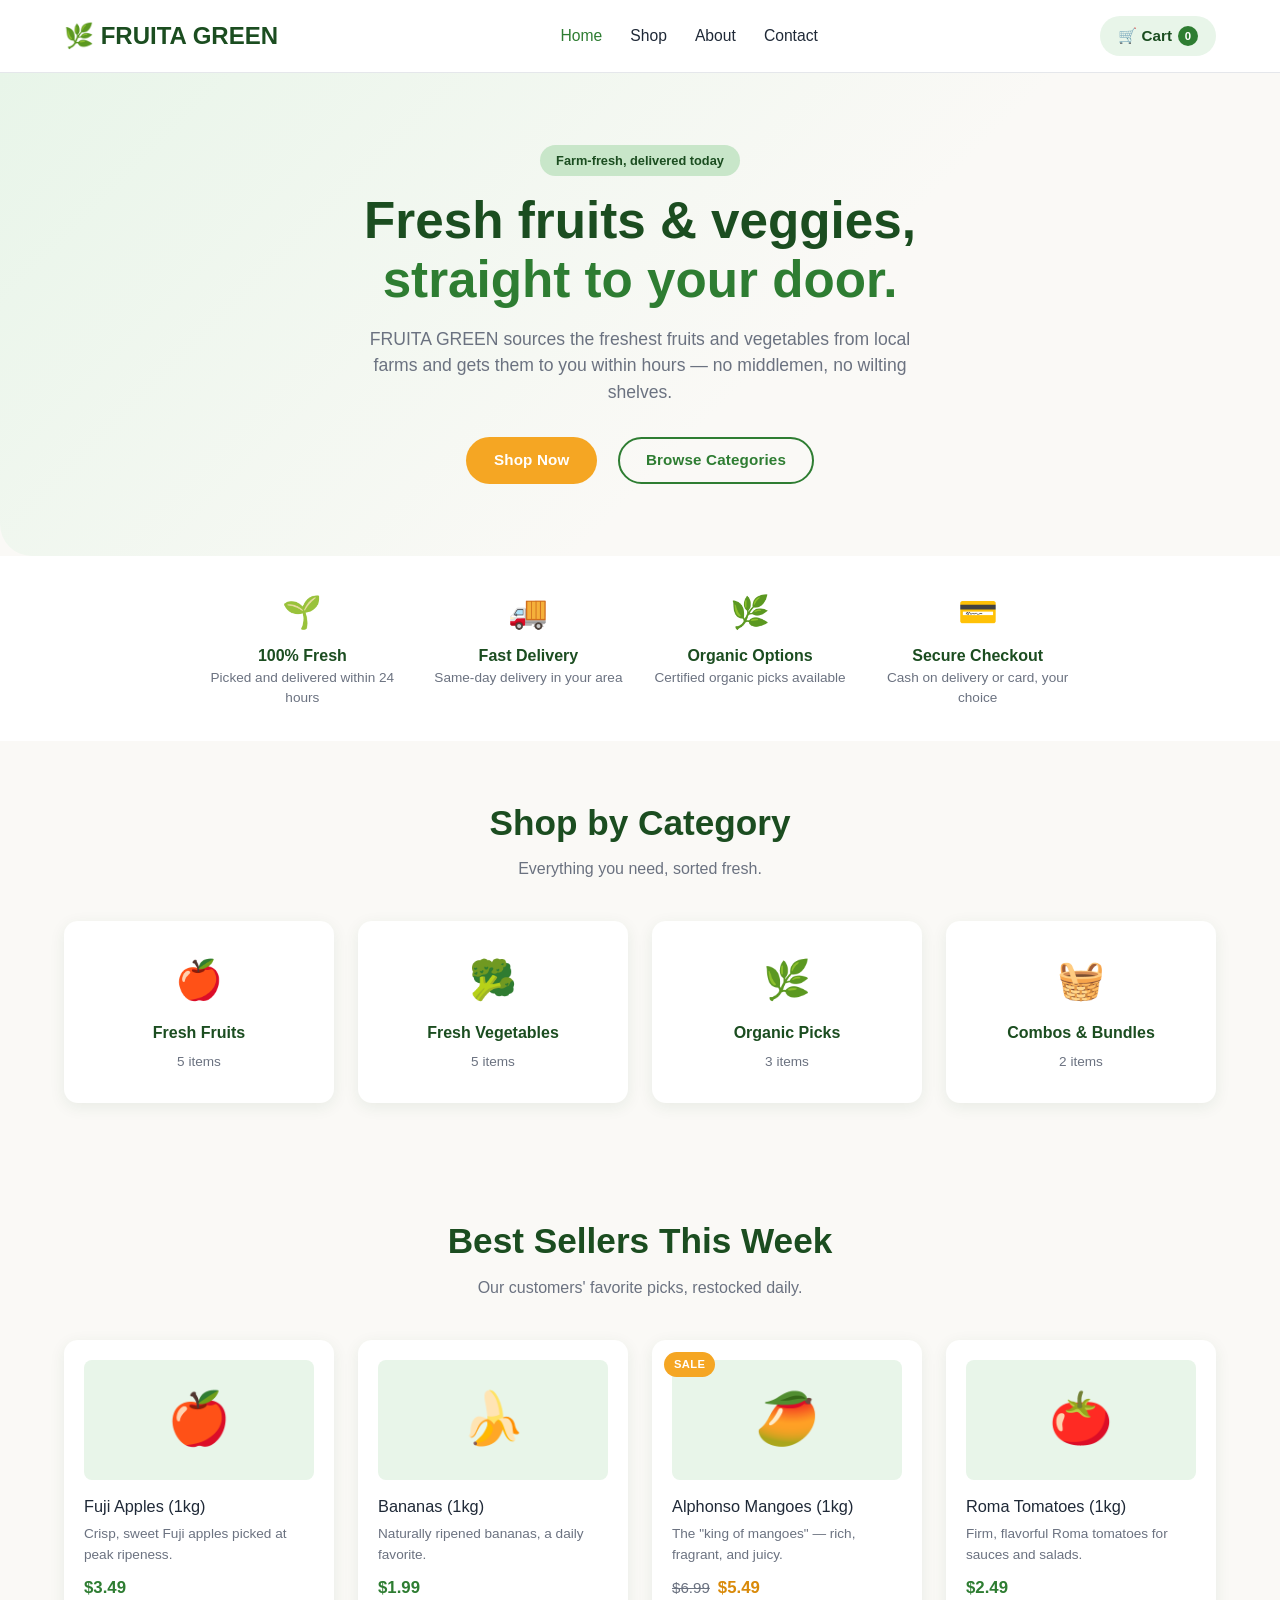
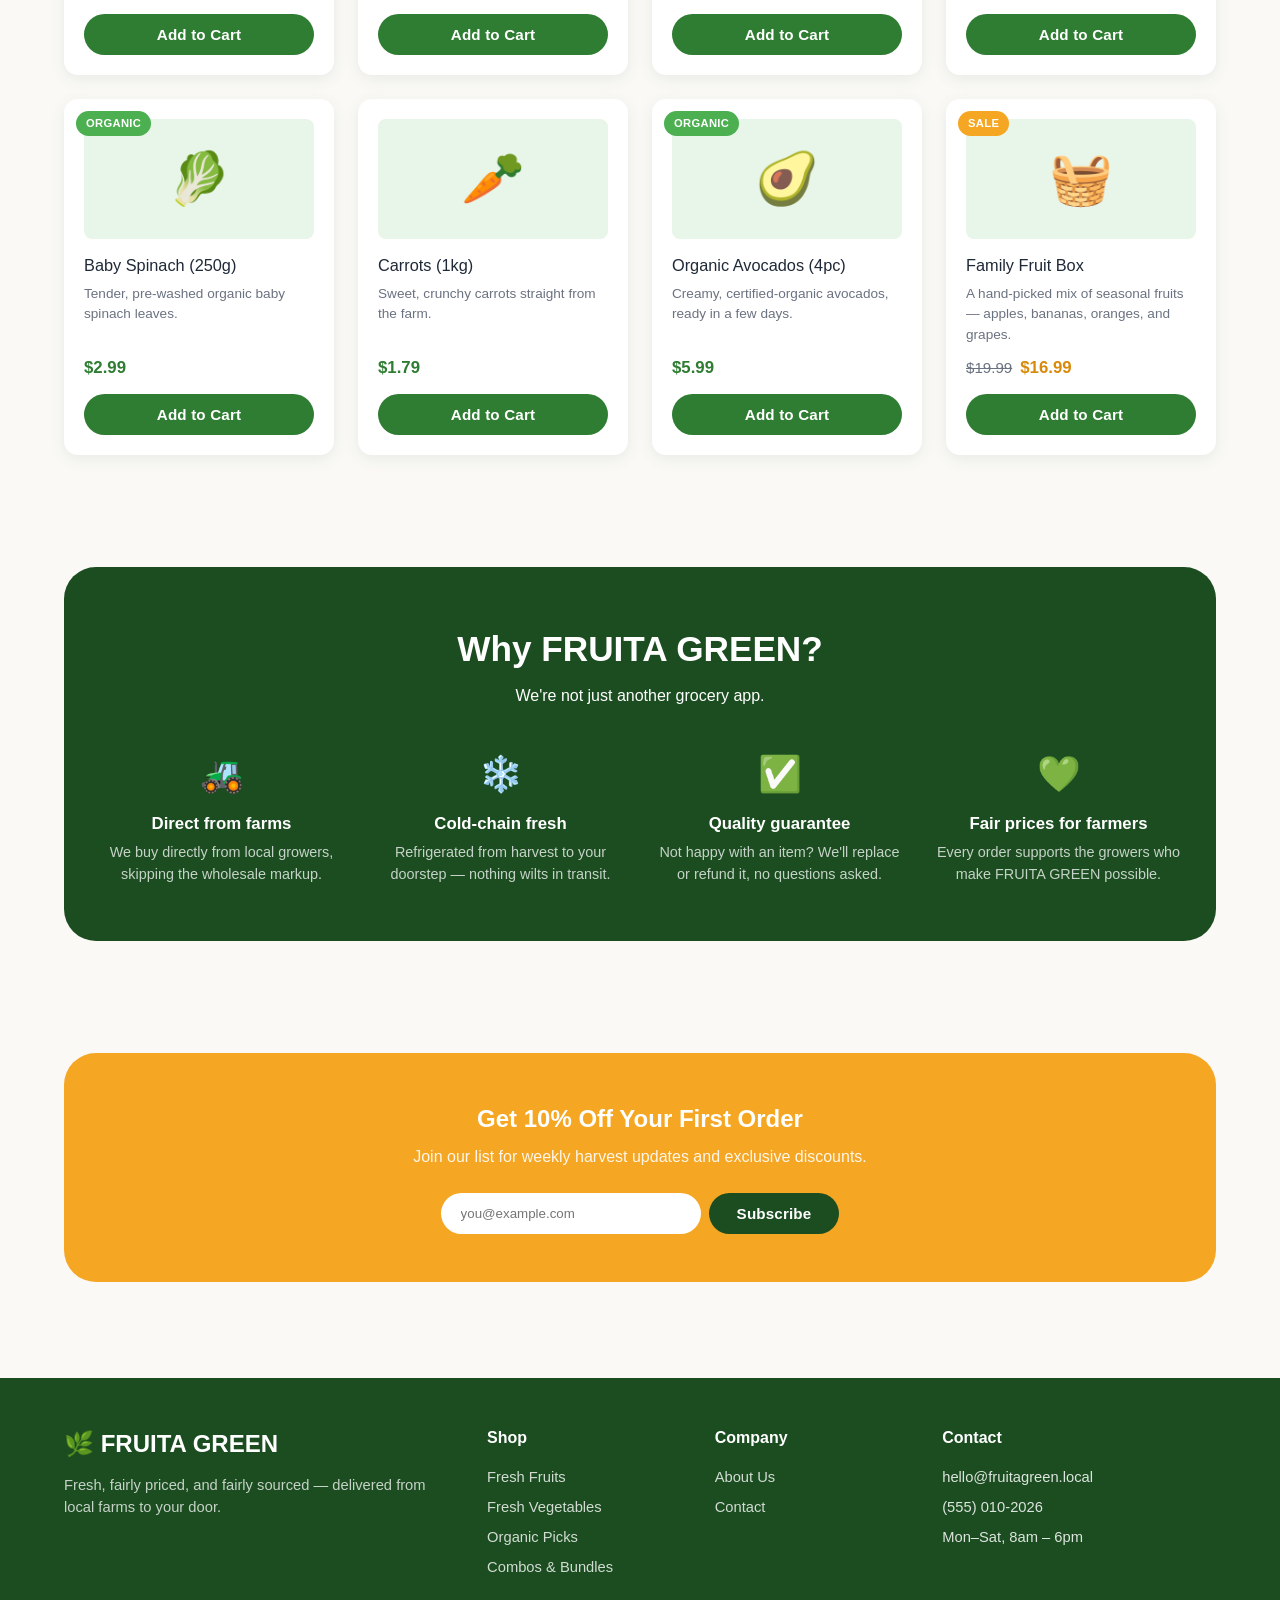
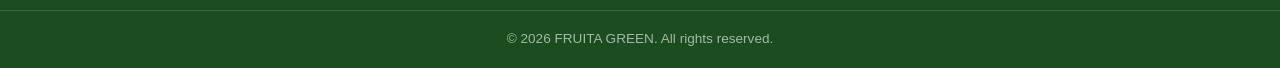
==== index.html @ 2a396cbd "Initial commit: FRUITA GREEN static storefront Static HTML/CSS/JS site rebuilt from the WooCommerce " ====
<!DOCTYPE html>
<html lang="en">
<head>
<meta charset="UTF-8">
<meta name="viewport" content="width=device-width, initial-scale=1.0">
<title>FRUITA GREEN — Fresh Fruits &amp; Vegetables Delivered</title>
<meta name="description" content="FRUITA GREEN sources the freshest fruits and vegetables from local farms and delivers them to your door within hours.">
<link rel="stylesheet" href="styles.css">
</head>
<body>

<header class="site-header">
	<div class="site-header__inner">
		<a href="index.html" class="site-title">FRUITA GREEN</a>
		<nav class="main-navigation">
			<ul>
				<li><a href="index.html" class="active">Home</a></li>
				<li><a href="shop.html">Shop</a></li>
				<li><a href="about.html">About</a></li>
				<li><a href="contact.html">Contact</a></li>
			</ul>
		</nav>
		<div class="header-actions">
			<button type="button" class="cart-toggle" aria-label="Open cart">🛒 Cart <span class="cart-count">0</span></button>
			<button type="button" class="nav-toggle" aria-label="Toggle menu">☰</button>
		</div>
	</div>
</header>

<main>

	<section class="fg-hero">
		<span class="fg-hero__eyebrow">Farm-fresh, delivered today</span>
		<h1 class="fg-hero__title">Fresh fruits &amp; veggies,<br><span>straight to your door.</span></h1>
		<p class="fg-hero__subtitle">FRUITA GREEN sources the freshest fruits and vegetables from local farms and gets them to you within hours — no middlemen, no wilting shelves.</p>
		<div class="fg-hero__actions">
			<a class="button alt" href="shop.html">Shop Now</a>
			<a class="button outline" href="#fg-categories">Browse Categories</a>
		</div>
	</section>

	<section class="fg-trust">
		<div class="fg-trust__item">
			<span class="fg-trust__icon">🌱</span>
			<span class="fg-trust__label">100% Fresh</span>
			<p class="fg-trust__desc">Picked and delivered within 24 hours</p>
		</div>
		<div class="fg-trust__item">
			<span class="fg-trust__icon">🚚</span>
			<span class="fg-trust__label">Fast Delivery</span>
			<p class="fg-trust__desc">Same-day delivery in your area</p>
		</div>
		<div class="fg-trust__item">
			<span class="fg-trust__icon">🌿</span>
			<span class="fg-trust__label">Organic Options</span>
			<p class="fg-trust__desc">Certified organic picks available</p>
		</div>
		<div class="fg-trust__item">
			<span class="fg-trust__icon">💳</span>
			<span class="fg-trust__label">Secure Checkout</span>
			<p class="fg-trust__desc">Cash on delivery or card, your choice</p>
		</div>
	</section>

	<section class="fg-section" id="fg-categories">
		<div class="fg-section__header">
			<h2>Shop by Category</h2>
			<p>Everything you need, sorted fresh.</p>
		</div>
		<div class="fg-categories">
			<a class="fg-category-card" data-filter="fresh-fruits" href="shop.html?cat=fresh-fruits">
				<span class="fg-category-card__icon">🍎</span>
				<span class="fg-category-card__title">Fresh Fruits</span>
				<span class="fg-category-card__count">5 items</span>
			</a>
			<a class="fg-category-card" data-filter="fresh-vegetables" href="shop.html?cat=fresh-vegetables">
				<span class="fg-category-card__icon">🥦</span>
				<span class="fg-category-card__title">Fresh Vegetables</span>
				<span class="fg-category-card__count">5 items</span>
			</a>
			<a class="fg-category-card" data-filter="organic-picks" href="shop.html?cat=organic-picks">
				<span class="fg-category-card__icon">🌿</span>
				<span class="fg-category-card__title">Organic Picks</span>
				<span class="fg-category-card__count">3 items</span>
			</a>
			<a class="fg-category-card" data-filter="combos-bundles" href="shop.html?cat=combos-bundles">
				<span class="fg-category-card__icon">🧺</span>
				<span class="fg-category-card__title">Combos &amp; Bundles</span>
				<span class="fg-category-card__count">2 items</span>
			</a>
		</div>
	</section>

	<section class="fg-section">
		<div class="fg-section__header">
			<h2>Best Sellers This Week</h2>
			<p>Our customers' favorite picks, restocked daily.</p>
		</div>
		<div class="products-grid" id="featured-products"></div>
	</section>

	<section class="fg-section">
		<div class="fg-why">
			<div class="fg-section__header">
				<h2>Why FRUITA GREEN?</h2>
				<p>We're not just another grocery app.</p>
			</div>
			<div class="fg-why-grid">
				<div class="fg-why-item">
					<span class="fg-why-item__icon">🚜</span>
					<h3>Direct from farms</h3>
					<p>We buy directly from local growers, skipping the wholesale markup.</p>
				</div>
				<div class="fg-why-item">
					<span class="fg-why-item__icon">❄️</span>
					<h3>Cold-chain fresh</h3>
					<p>Refrigerated from harvest to your doorstep — nothing wilts in transit.</p>
				</div>
				<div class="fg-why-item">
					<span class="fg-why-item__icon">✅</span>
					<h3>Quality guarantee</h3>
					<p>Not happy with an item? We'll replace or refund it, no questions asked.</p>
				</div>
				<div class="fg-why-item">
					<span class="fg-why-item__icon">💚</span>
					<h3>Fair prices for farmers</h3>
					<p>Every order supports the growers who make FRUITA GREEN possible.</p>
				</div>
			</div>
		</div>
	</section>

	<section class="fg-section">
		<div class="fg-newsletter">
			<h2>Get 10% Off Your First Order</h2>
			<p>Join our list for weekly harvest updates and exclusive discounts.</p>
			<form class="fg-newsletter-form">
				<input type="email" placeholder="you@example.com" required>
				<button type="submit" class="button">Subscribe</button>
			</form>
		</div>
	</section>

</main>

<footer class="site-footer">
	<div class="container">
		<div>
			<a href="index.html" class="site-title" style="color:#fff;">FRUITA GREEN</a>
			<p style="margin-top:12px;">Fresh, fairly priced, and fairly sourced — delivered from local farms to your door.</p>
		</div>
		<div>
			<h4>Shop</h4>
			<ul>
				<li><a href="shop.html?cat=fresh-fruits">Fresh Fruits</a></li>
				<li><a href="shop.html?cat=fresh-vegetables">Fresh Vegetables</a></li>
				<li><a href="shop.html?cat=organic-picks">Organic Picks</a></li>
				<li><a href="shop.html?cat=combos-bundles">Combos &amp; Bundles</a></li>
			</ul>
		</div>
		<div>
			<h4>Company</h4>
			<ul>
				<li><a href="about.html">About Us</a></li>
				<li><a href="contact.html">Contact</a></li>
			</ul>
		</div>
		<div>
			<h4>Contact</h4>
			<ul>
				<li>hello@fruitagreen.local</li>
				<li>(555) 010-2026</li>
				<li>Mon–Sat, 8am – 6pm</li>
			</ul>
		</div>
	</div>
	<div class="footer-bottom">&copy; 2026 FRUITA GREEN. All rights reserved.</div>
</footer>

<div class="cart-overlay"></div>
<div class="cart-drawer">
	<div class="cart-drawer__header">
		<h3>Your Cart</h3>
		<button type="button" class="cart-drawer__close" aria-label="Close cart">&times;</button>
	</div>
	<div class="cart-drawer__items"></div>
	<div class="cart-drawer__footer">
		<div class="cart-drawer__subtotal"><span>Subtotal</span><span class="cart-drawer__subtotal-value">$0.00</span></div>
		<button type="button" class="button alt cart-drawer__checkout">Place Order</button>
		<p class="cart-confirm">Thanks! This is a demo storefront, so no payment is taken here — call <strong>(555) 010-2026</strong> or email <strong>hello@fruitagreen.local</strong> with your cart and we'll confirm delivery.</p>
	</div>
</div>
<div class="toast"></div>

<script>window.FG_DEFER_INIT = true;</script>
<script src="products.js"></script>
<script src="script.js"></script>
<script>
	(function () {
		var ids = ['15', '16', '17', '19', '20', '21', '24', '25'];
		var grid = document.getElementById('featured-products');
		grid.innerHTML = ids.map(function (id) {
			var p = window.FG_PRODUCTS.find(function (x) { return x.id === id; });
			var onSale = p.price < p.regularPrice;
			var isOrganic = p.categories.indexOf('organic-picks') !== -1;
			var badge = onSale ? '<span class="fg-badge fg-badge--sale">Sale</span>' : (isOrganic ? '<span class="fg-badge fg-badge--organic">Organic</span>' : '');
			var priceHtml = onSale
				? '<span class="was">$' + p.regularPrice.toFixed(2) + '</span><span class="now">$' + p.price.toFixed(2) + '</span>'
				: '$' + p.price.toFixed(2);
			return (
				'<div class="product-card">' +
					badge +
					'<div class="product-card__media">' + p.icon + '</div>' +
					'<div class="product-card__title">' + p.title + '</div>' +
					'<div class="product-card__desc">' + p.desc + '</div>' +
					'<div class="product-card__price">' + priceHtml + '</div>' +
					'<div class="product-card__actions"><button type="button" class="button" data-add-to-cart="' + p.id + '">Add to Cart</button></div>' +
				'</div>'
			);
		}).join('');
		fgInit();
	})();
</script>
</body>
</html>
---- styles.css ----
/* FRUITA GREEN — static site styles, built from the brand tokens in
   wordpress/wp-content/themes/fruitagreen-child/style.css */

:root {
	--fg-green-900: #1B4D20;
	--fg-green-700: #2E7D32;
	--fg-green-500: #4CAF50;
	--fg-green-200: #C8E6C9;
	--fg-green-100: #E8F5E9;
	--fg-orange: #F5A623;
	--fg-orange-dark: #D98A0A;
	--fg-cream: #FAF9F6;
	--fg-white: #FFFFFF;
	--fg-text: #1F2937;
	--fg-text-muted: #6B7280;
	--fg-border: #E5E7EB;
	--fg-radius: 14px;
	--fg-radius-sm: 8px;
	--fg-shadow: 0 4px 16px rgba(27, 77, 32, 0.08);
	--fg-font-heading: 'Poppins', -apple-system, BlinkMacSystemFont, sans-serif;
	--fg-font-body: 'Inter', -apple-system, BlinkMacSystemFont, sans-serif;
}

* { box-sizing: border-box; }
html { scroll-behavior: smooth; }
body {
	margin: 0;
	font-family: var(--fg-font-body);
	color: var(--fg-text);
	background: var(--fg-cream);
	line-height: 1.5;
}
img { max-width: 100%; }
a { color: var(--fg-green-700); text-decoration: none; }
a:hover { color: var(--fg-orange-dark); }
h1, h2, h3, h4 {
	font-family: var(--fg-font-heading);
	font-weight: 600;
	color: var(--fg-green-900);
	margin: 0 0 12px;
}
p { margin: 0 0 12px; color: var(--fg-text); }
ul { margin: 0; padding: 0; list-style: none; }

.container { max-width: 1200px; margin: 0 auto; padding: 0 24px; }

/* Buttons */
.button {
	display: inline-block;
	background: var(--fg-green-700);
	color: var(--fg-white);
	border: none;
	border-radius: 999px;
	padding: 12px 28px;
	font-weight: 600;
	font-size: 0.95em;
	letter-spacing: 0.01em;
	cursor: pointer;
	transition: background 0.2s ease, transform 0.15s ease;
}
.button:hover { background: var(--fg-orange); color: var(--fg-white); transform: translateY(-1px); }
.button.alt { background: var(--fg-orange); }
.button.alt:hover { background: var(--fg-orange-dark); }
.button.outline { background: transparent; color: var(--fg-green-700); border: 2px solid var(--fg-green-700); padding: 10px 26px; }
.button.outline:hover { background: var(--fg-green-700); color: var(--fg-white); }
.button.small { padding: 8px 18px; font-size: 0.85em; }
.button:disabled { opacity: 0.6; cursor: not-allowed; transform: none; }

/* Header */
.site-header {
	background: var(--fg-white);
	border-bottom: 1px solid var(--fg-border);
	position: sticky;
	top: 0;
	z-index: 50;
}
.site-header__inner {
	display: flex;
	align-items: center;
	justify-content: space-between;
	padding: 16px 24px;
	max-width: 1200px;
	margin: 0 auto;
	gap: 16px;
}
.site-title {
	font-family: var(--fg-font-heading);
	font-size: 1.5em;
	font-weight: 700;
	color: var(--fg-green-900);
	white-space: nowrap;
}
.site-title::before { content: "🌿 "; }

.main-navigation ul { display: flex; gap: 28px; }
.main-navigation a {
	font-weight: 500;
	color: var(--fg-text);
	font-size: 0.98em;
}
.main-navigation a:hover, .main-navigation a.active { color: var(--fg-green-700); }

.header-actions { display: flex; align-items: center; gap: 12px; }
.nav-toggle {
	display: none;
	background: none;
	border: none;
	font-size: 1.5em;
	cursor: pointer;
	color: var(--fg-green-900);
}

.cart-toggle {
	position: relative;
	background: var(--fg-green-100);
	border: none;
	border-radius: 999px;
	padding: 10px 18px;
	font-weight: 600;
	color: var(--fg-green-900);
	cursor: pointer;
	font-size: 0.95em;
	display: flex;
	align-items: center;
	gap: 6px;
}
.cart-toggle:hover { background: var(--fg-green-200); }
.cart-count {
	background: var(--fg-green-700);
	color: var(--fg-white);
	border-radius: 999px;
	min-width: 20px;
	height: 20px;
	font-size: 0.75em;
	display: inline-flex;
	align-items: center;
	justify-content: center;
	padding: 0 5px;
}

/* Hero */
.fg-hero {
	background: linear-gradient(135deg, var(--fg-green-100) 0%, var(--fg-cream) 60%);
	padding: 72px 24px;
	text-align: center;
	border-radius: 0 0 32px 32px;
}
.fg-hero__eyebrow {
	display: inline-block;
	background: var(--fg-green-200);
	color: var(--fg-green-900);
	font-weight: 600;
	font-size: 0.8em;
	padding: 6px 16px;
	border-radius: 999px;
	margin-bottom: 16px;
}
.fg-hero__title {
	font-size: clamp(2rem, 4vw, 3.2rem);
	margin: 0 0 16px;
	line-height: 1.15;
}
.fg-hero__title span { color: var(--fg-green-700); }
.fg-hero__subtitle {
	max-width: 560px;
	margin: 0 auto 32px;
	color: var(--fg-text-muted);
	font-size: 1.1em;
}
.fg-hero__actions .button { margin: 0 8px; }

/* Trust strip */
.fg-trust {
	display: flex;
	flex-wrap: wrap;
	justify-content: center;
	gap: 32px;
	padding: 32px 24px;
	background: var(--fg-white);
	text-align: center;
}
.fg-trust__item { max-width: 200px; }
.fg-trust__icon { font-size: 2rem; display: block; margin-bottom: 8px; }
.fg-trust__label { font-weight: 600; color: var(--fg-green-900); display: block; }
.fg-trust__desc { font-size: 0.85em; color: var(--fg-text-muted); margin: 0; }

/* Section shell */
.fg-section { padding: 56px 24px; max-width: 1200px; margin: 0 auto; }
.fg-section__header { text-align: center; max-width: 560px; margin: 0 auto 40px; }
.fg-section__header h2 { font-size: clamp(1.6rem, 3vw, 2.2rem); margin-bottom: 8px; }
.fg-section__header p { color: var(--fg-text-muted); margin: 0; }

/* Category tiles */
.fg-categories {
	display: grid;
	grid-template-columns: repeat(auto-fit, minmax(220px, 1fr));
	gap: 24px;
}
.fg-category-card {
	background: var(--fg-white);
	border-radius: var(--fg-radius);
	padding: 28px 20px;
	text-align: center;
	box-shadow: var(--fg-shadow);
	transition: transform 0.2s ease, box-shadow 0.2s ease;
	display: block;
	border: 2px solid transparent;
	cursor: pointer;
}
.fg-category-card:hover, .fg-category-card.active {
	transform: translateY(-4px);
	box-shadow: 0 10px 24px rgba(27, 77, 32, 0.14);
}
.fg-category-card.active { border-color: var(--fg-green-500); }
.fg-category-card__icon { font-size: 2.4rem; display: block; margin-bottom: 12px; }
.fg-category-card__title { font-family: var(--fg-font-heading); font-weight: 600; color: var(--fg-green-900); display: block; margin-bottom: 4px; }
.fg-category-card__count { font-size: 0.85em; color: var(--fg-text-muted); }

/* Shop filter tabs */
.fg-filters {
	display: flex;
	flex-wrap: wrap;
	gap: 10px;
	justify-content: center;
	margin-bottom: 36px;
}
.fg-filter-btn {
	background: var(--fg-white);
	border: 1px solid var(--fg-border);
	color: var(--fg-text);
	border-radius: 999px;
	padding: 8px 20px;
	font-weight: 500;
	cursor: pointer;
	font-size: 0.9em;
}
.fg-filter-btn:hover { border-color: var(--fg-green-500); }
.fg-filter-btn.active { background: var(--fg-green-700); color: var(--fg-white); border-color: var(--fg-green-700); }

/* Product grid */
.products-grid {
	display: grid;
	grid-template-columns: repeat(auto-fill, minmax(230px, 1fr));
	gap: 24px;
}
.product-card {
	background: var(--fg-white);
	border-radius: var(--fg-radius);
	padding: 20px;
	box-shadow: var(--fg-shadow);
	position: relative;
	transition: transform 0.2s ease;
	display: flex;
	flex-direction: column;
}
.product-card:hover { transform: translateY(-4px); }
.product-card__media {
	background: var(--fg-green-100);
	border-radius: var(--fg-radius-sm);
	height: 120px;
	display: flex;
	align-items: center;
	justify-content: center;
	font-size: 3.2rem;
	margin-bottom: 14px;
}
.product-card__cat { font-size: 0.75em; color: var(--fg-text-muted); text-transform: uppercase; letter-spacing: 0.04em; margin-bottom: 4px; }
.product-card__title { font-size: 1.02em; margin-bottom: 6px; }
.product-card__desc { font-size: 0.85em; color: var(--fg-text-muted); margin-bottom: 10px; flex-grow: 1; }
.product-card__price { color: var(--fg-green-700); font-weight: 700; margin-bottom: 14px; font-size: 1.05em; }
.product-card__price .was { color: var(--fg-text-muted); text-decoration: line-through; font-weight: 500; margin-right: 8px; font-size: 0.9em; }
.product-card__price .now { color: var(--fg-orange-dark); }
.product-card__actions { display: flex; }
.product-card__actions .button { width: 100%; text-align: center; }

.fg-badge {
	position: absolute;
	top: 12px;
	left: 12px;
	background: var(--fg-green-700);
	color: #fff;
	font-size: 0.7em;
	font-weight: 700;
	padding: 4px 10px;
	border-radius: 999px;
	z-index: 2;
	text-transform: uppercase;
	letter-spacing: 0.03em;
}
.fg-badge--organic { background: var(--fg-green-500); }
.fg-badge--sale { background: var(--fg-orange); }

/* Why us */
.fg-why { background: var(--fg-green-900); color: var(--fg-white); border-radius: 32px; padding: 56px 32px; }
.fg-why .fg-section__header h2, .fg-why .fg-section__header p { color: var(--fg-white); }
.fg-why-grid { display: grid; grid-template-columns: repeat(auto-fit, minmax(200px, 1fr)); gap: 28px; }
.fg-why-item { text-align: center; }
.fg-why-item__icon { font-size: 2.2rem; display: block; margin-bottom: 10px; }
.fg-why-item h3 { color: var(--fg-white); font-size: 1.05em; margin-bottom: 6px; }
.fg-why-item p { color: rgba(255,255,255,0.75); font-size: 0.9em; margin: 0; }

/* Newsletter */
.fg-newsletter { background: var(--fg-orange); border-radius: 32px; padding: 48px 32px; text-align: center; color: var(--fg-white); }
.fg-newsletter h2 { color: var(--fg-white); margin-bottom: 8px; }
.fg-newsletter p { color: rgba(255,255,255,0.9); margin-bottom: 24px; }
.fg-newsletter-form { display: flex; justify-content: center; gap: 8px; flex-wrap: wrap; }
.fg-newsletter-form input[type="email"] { padding: 12px 20px; border-radius: 999px; border: none; min-width: 260px; font-family: var(--fg-font-body); }
.fg-newsletter-form .button { background: var(--fg-green-900); }
.fg-newsletter-form .button:hover { background: var(--fg-green-700); }

/* About / Contact content blocks */
.fg-prose { max-width: 720px; margin: 0 auto; }
.fg-prose h2 { margin-top: 32px; }
.fg-prose h2:first-child { margin-top: 0; }
.fg-contact-grid { display: grid; grid-template-columns: 1fr 1fr; gap: 48px; align-items: start; }
.fg-contact-info { background: var(--fg-white); border-radius: var(--fg-radius); padding: 28px; box-shadow: var(--fg-shadow); }
.fg-contact-info li { display: flex; gap: 10px; margin-bottom: 14px; align-items: flex-start; }
.fg-contact-info li:last-child { margin-bottom: 0; }
.fg-contact-info .icon { font-size: 1.2em; }
.fg-form { background: var(--fg-white); border-radius: var(--fg-radius); padding: 28px; box-shadow: var(--fg-shadow); }
.fg-form label { display: block; font-weight: 600; margin-bottom: 6px; font-size: 0.9em; }
.fg-form input, .fg-form textarea {
	width: 100%;
	padding: 10px 14px;
	border: 1px solid var(--fg-border);
	border-radius: var(--fg-radius-sm);
	font-family: var(--fg-font-body);
	margin-bottom: 18px;
	font-size: 0.95em;
}
.fg-form input:focus, .fg-form textarea:focus { outline: 2px solid var(--fg-green-500); border-color: transparent; }
.fg-form-note { font-size: 0.85em; color: var(--fg-text-muted); margin-top: 12px; }

/* Footer */
.site-footer { background: var(--fg-green-900); color: rgba(255,255,255,0.85); margin-top: 40px; }
.site-footer .container { padding: 48px 24px 24px; display: grid; grid-template-columns: 2fr 1fr 1fr 1.4fr; gap: 32px; }
.site-footer h4 { color: var(--fg-white); font-size: 1em; margin-bottom: 16px; }
.site-footer a { color: rgba(255,255,255,0.8); }
.site-footer a:hover { color: var(--fg-orange); }
.site-footer li { margin-bottom: 8px; font-size: 0.92em; }
.site-footer p { color: rgba(255,255,255,0.75); font-size: 0.92em; }
.footer-bottom { border-top: 1px solid rgba(255,255,255,0.15); text-align: center; padding: 18px 24px; font-size: 0.85em; color: rgba(255,255,255,0.6); }

/* Cart drawer */
.cart-overlay {
	position: fixed; inset: 0; background: rgba(0,0,0,0.4); z-index: 90;
	opacity: 0; pointer-events: none; transition: opacity 0.2s ease;
}
.cart-overlay.open { opacity: 1; pointer-events: auto; }
.cart-drawer {
	position: fixed; top: 0; right: -420px; width: 380px; max-width: 92vw; height: 100%;
	background: var(--fg-white); z-index: 91; box-shadow: -8px 0 24px rgba(0,0,0,0.15);
	transition: right 0.25s ease; display: flex; flex-direction: column;
}
.cart-drawer.open { right: 0; }
.cart-drawer__header { display: flex; justify-content: space-between; align-items: center; padding: 20px 24px; border-bottom: 1px solid var(--fg-border); }
.cart-drawer__header h3 { margin: 0; }
.cart-drawer__close { background: none; border: none; font-size: 1.4em; cursor: pointer; color: var(--fg-text-muted); }
.cart-drawer__items { flex: 1; overflow-y: auto; padding: 16px 24px; }
.cart-item { display: flex; gap: 12px; padding: 14px 0; border-bottom: 1px solid var(--fg-border); align-items: center; }
.cart-item__icon { font-size: 1.8em; width: 44px; height: 44px; background: var(--fg-green-100); border-radius: var(--fg-radius-sm); display: flex; align-items: center; justify-content: center; flex-shrink: 0; }
.cart-item__body { flex: 1; min-width: 0; }
.cart-item__title { font-weight: 600; font-size: 0.92em; margin-bottom: 2px; }
.cart-item__price { font-size: 0.85em; color: var(--fg-text-muted); }
.cart-item__qty { display: flex; align-items: center; gap: 8px; margin-top: 6px; }
.cart-item__qty button { width: 24px; height: 24px; border-radius: 50%; border: 1px solid var(--fg-border); background: var(--fg-white); cursor: pointer; line-height: 1; }
.cart-item__remove { background: none; border: none; color: var(--fg-text-muted); cursor: pointer; font-size: 0.8em; text-decoration: underline; }
.cart-drawer__footer { padding: 20px 24px; border-top: 1px solid var(--fg-border); }
.cart-drawer__subtotal { display: flex; justify-content: space-between; font-weight: 700; margin-bottom: 16px; font-size: 1.05em; }
.cart-empty { text-align: center; color: var(--fg-text-muted); padding: 40px 0; }
.cart-drawer__footer .button { width: 100%; text-align: center; }
.cart-confirm { display: none; background: var(--fg-green-100); color: var(--fg-green-900); border-radius: var(--fg-radius-sm); padding: 12px; font-size: 0.85em; margin-top: 12px; }
.cart-confirm.show { display: block; }

.toast {
	position: fixed; bottom: 24px; left: 50%; transform: translateX(-50%) translateY(20px);
	background: var(--fg-green-900); color: var(--fg-white); padding: 12px 24px; border-radius: 999px;
	font-size: 0.9em; z-index: 100; opacity: 0; pointer-events: none; transition: all 0.25s ease;
}
.toast.show { opacity: 1; transform: translateX(-50%) translateY(0); }

/* Responsive */
@media (max-width: 900px) {
	.fg-contact-grid { grid-template-columns: 1fr; }
	.site-footer .container { grid-template-columns: 1fr 1fr; }
}
@media (max-width: 768px) {
	.fg-hero { padding: 48px 20px; border-radius: 0 0 24px 24px; }
	.fg-section { padding: 40px 20px; }
	.fg-why, .fg-newsletter { border-radius: 20px; }
	.nav-toggle { display: block; }
	.main-navigation {
		position: absolute; top: 100%; left: 0; right: 0; background: var(--fg-white);
		border-bottom: 1px solid var(--fg-border); display: none; box-shadow: 0 8px 16px rgba(0,0,0,0.06);
	}
	.main-navigation.open { display: block; }
	.main-navigation ul { flex-direction: column; padding: 16px 24px; gap: 16px; }
	.site-footer .container { grid-template-columns: 1fr; }
}
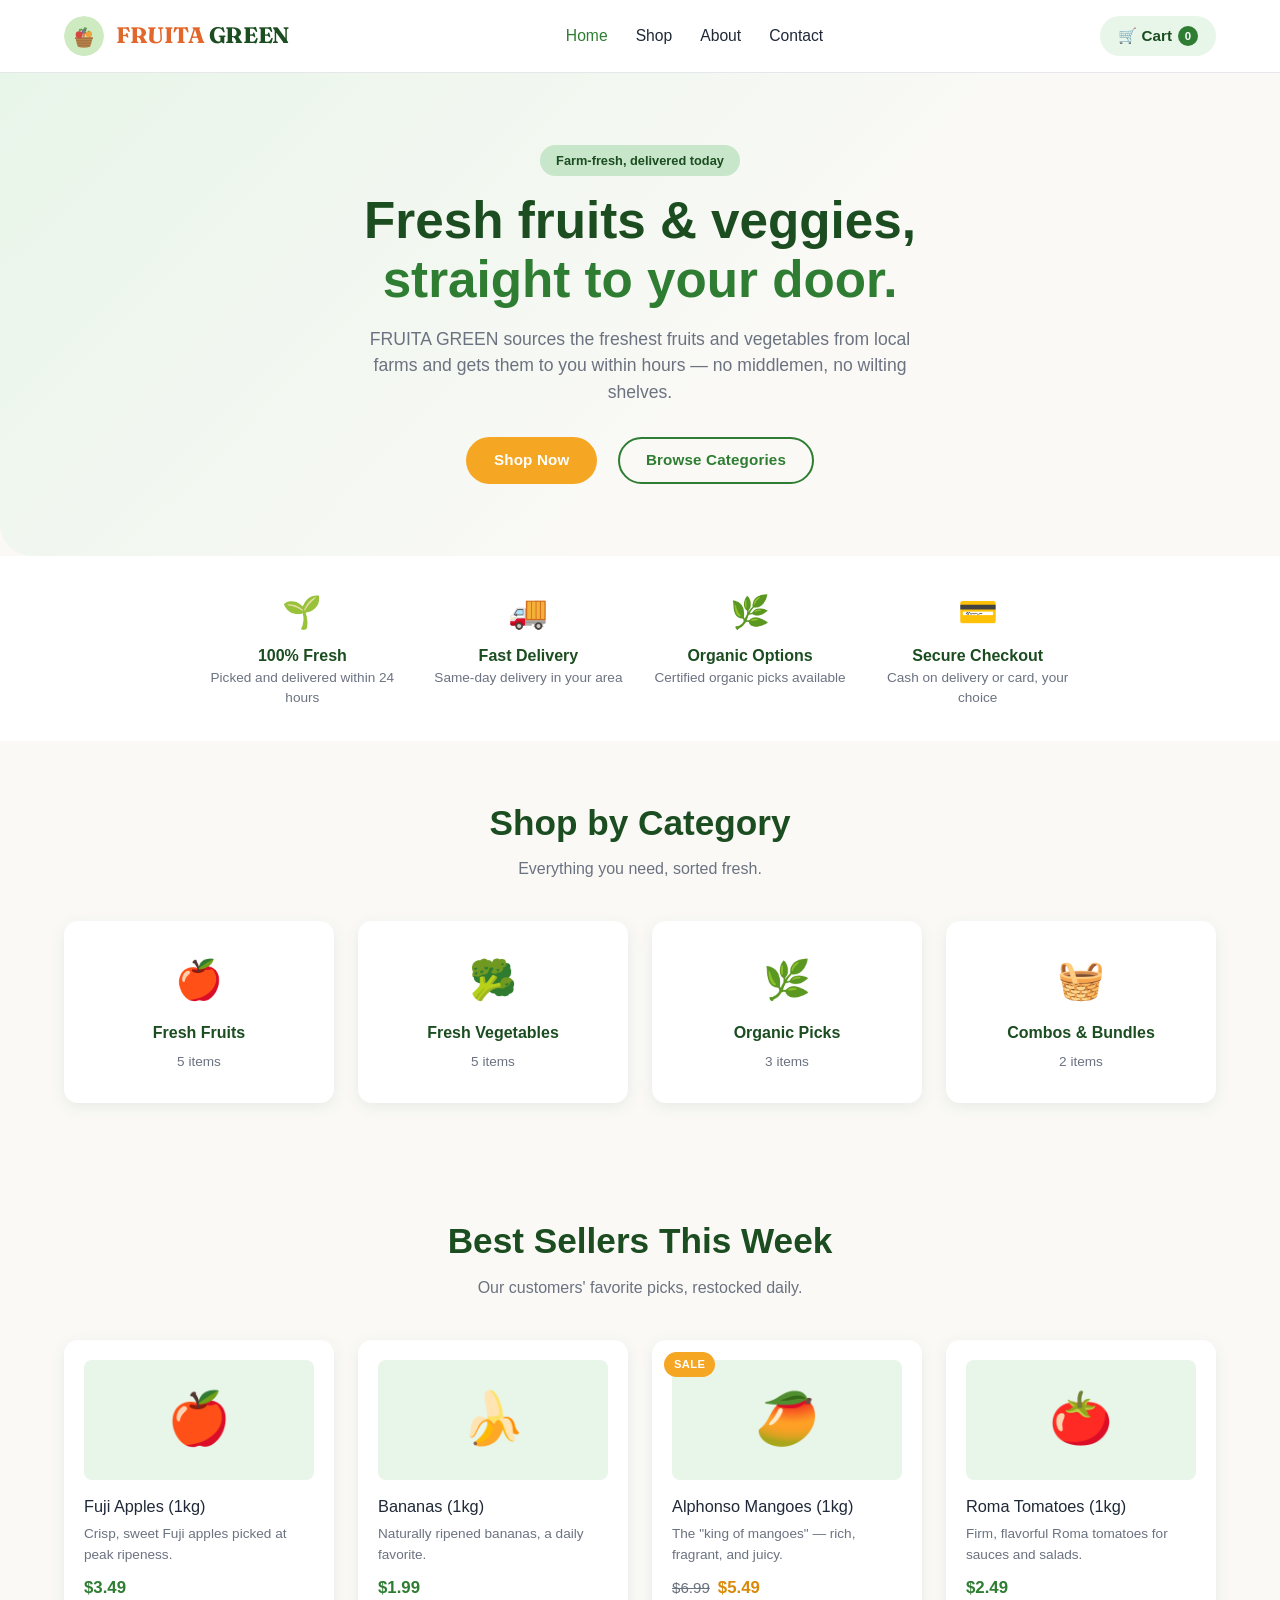
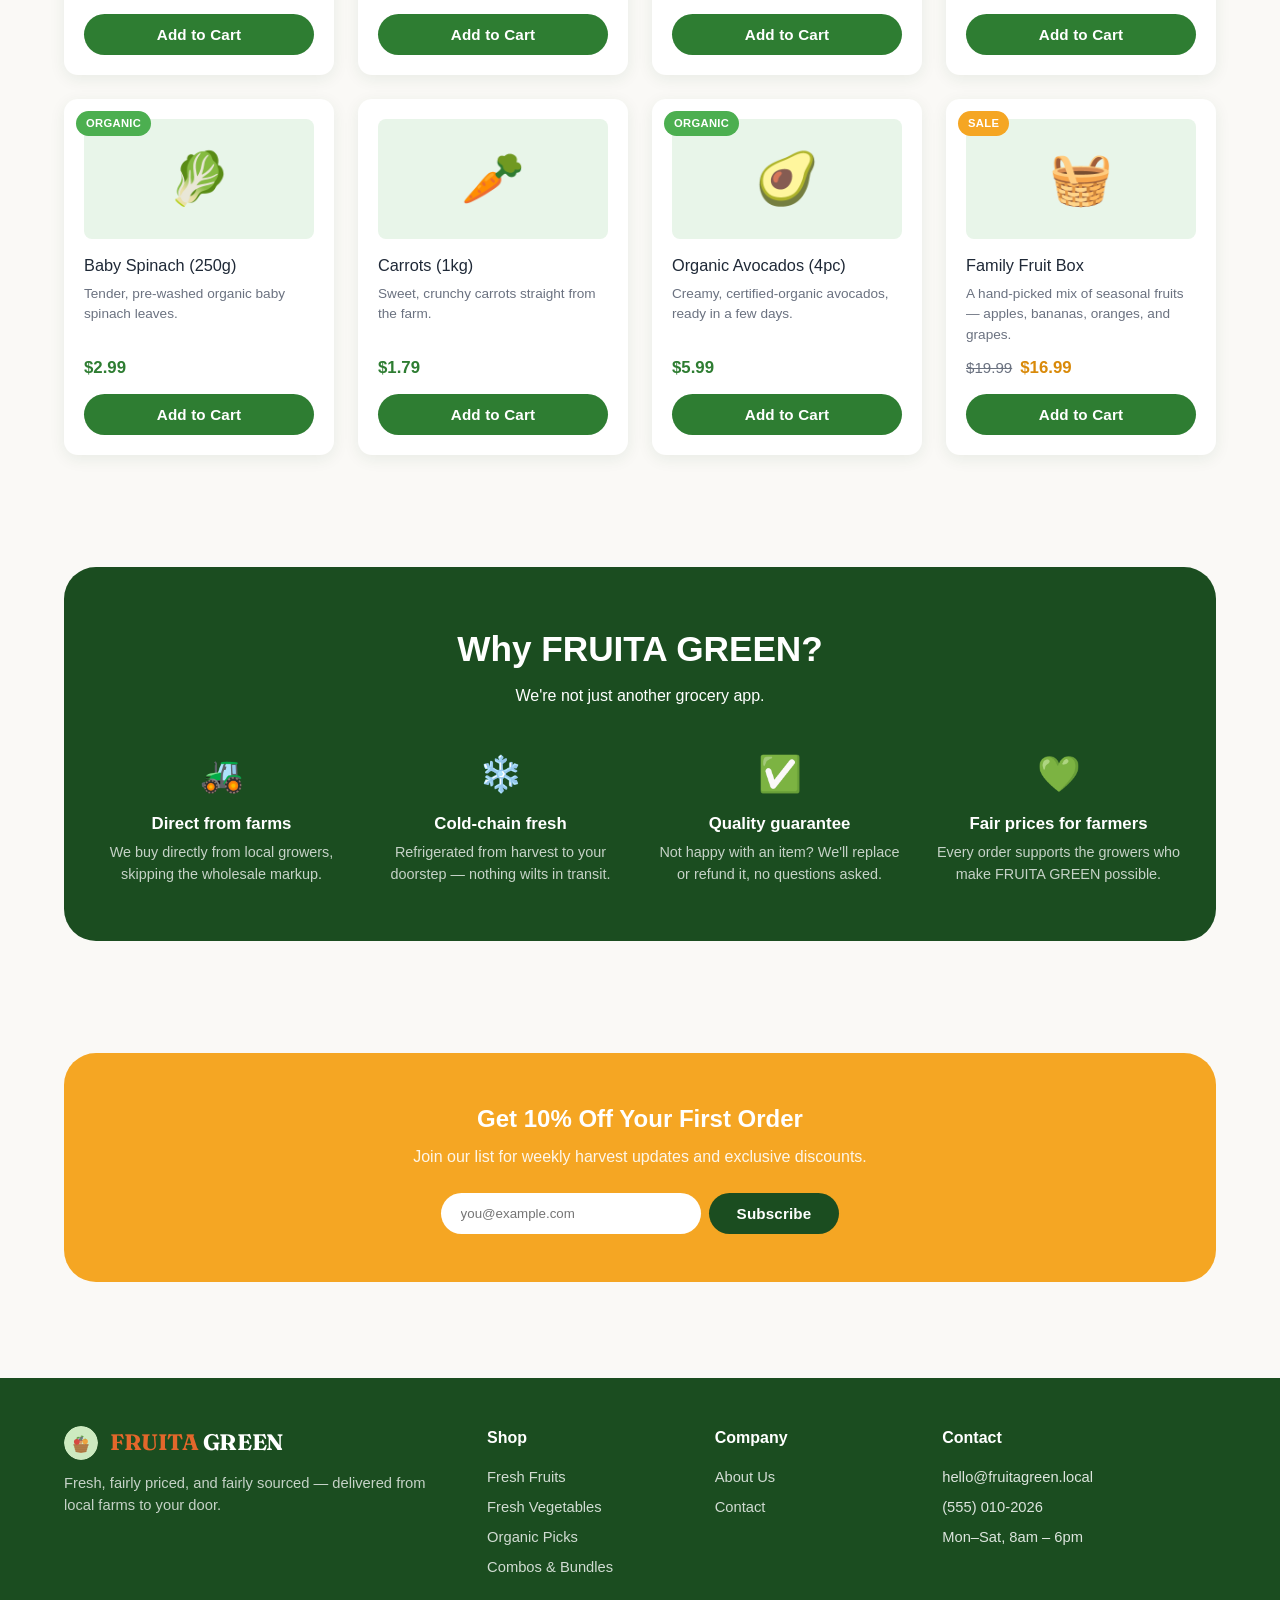
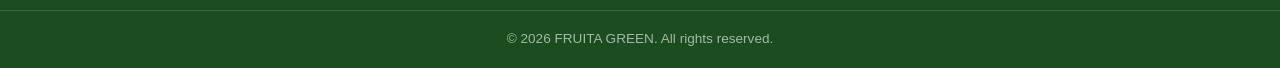
==== commit 06b2e40a: "Add real FRUITA GREEN logo lockup to header, footer, and favicon Extracted the icon artwork and word" ====
--- a/index.html
+++ b/index.html
@@ -5,13 +5,19 @@
 <meta name="viewport" content="width=device-width, initial-scale=1.0">
 <title>FRUITA GREEN — Fresh Fruits &amp; Vegetables Delivered</title>
 <meta name="description" content="FRUITA GREEN sources the freshest fruits and vegetables from local farms and delivers them to your door within hours.">
+<link rel="icon" type="image/svg+xml" href="assets/logo-icon.svg">
+<link rel="preconnect" href="https://fonts.googleapis.com">
+<link href="https://fonts.googleapis.com/css2?family=Fraunces:wght@700&display=swap" rel="stylesheet">
 <link rel="stylesheet" href="styles.css">
 </head>
 <body>
 
 <header class="site-header">
 	<div class="site-header__inner">
-		<a href="index.html" class="site-title">FRUITA GREEN</a>
+		<a href="index.html" class="site-logo">
+			<img src="assets/logo-icon.svg" alt="" class="site-logo-icon" width="40" height="40">
+			<span class="site-logo-text"><span class="accent">FRUITA</span> <span class="primary">GREEN</span></span>
+		</a>
 		<nav class="main-navigation">
 			<ul>
 				<li><a href="index.html" class="active">Home</a></li>
@@ -146,7 +152,10 @@
 <footer class="site-footer">
 	<div class="container">
 		<div>
-			<a href="index.html" class="site-title" style="color:#fff;">FRUITA GREEN</a>
+			<a href="index.html" class="site-logo footer-logo">
+				<img src="assets/logo-icon.svg" alt="" class="site-logo-icon" width="34" height="34">
+				<span class="site-logo-text"><span class="accent">FRUITA</span> <span class="primary">GREEN</span></span>
+			</a>
 			<p style="margin-top:12px;">Fresh, fairly priced, and fairly sourced — delivered from local farms to your door.</p>
 		</div>
 		<div>
--- a/styles.css
+++ b/styles.css
@@ -83,14 +83,29 @@
 	margin: 0 auto;
 	gap: 16px;
 }
-.site-title {
-	font-family: var(--fg-font-heading);
-	font-size: 1.5em;
+.site-logo {
+	display: flex;
+	align-items: center;
+	gap: 12px;
+	white-space: nowrap;
+}
+.site-logo-icon {
+	width: 40px;
+	height: 40px;
+	border-radius: 50%;
+	flex-shrink: 0;
+	display: block;
+}
+.site-logo-text {
+	font-family: 'Fraunces', var(--fg-font-heading);
+	font-size: 1.4em;
 	font-weight: 700;
-	color: var(--fg-green-900);
-	white-space: nowrap;
-}
-.site-title::before { content: "🌿 "; }
+	letter-spacing: -0.02em;
+}
+.site-logo-text .accent { color: #E2672B; }
+.site-logo-text .primary { color: var(--fg-green-900); }
+.footer-logo .site-logo-icon { width: 34px; height: 34px; }
+.footer-logo .site-logo-text .primary { color: var(--fg-white); }
 
 .main-navigation ul { display: flex; gap: 28px; }
 .main-navigation a {
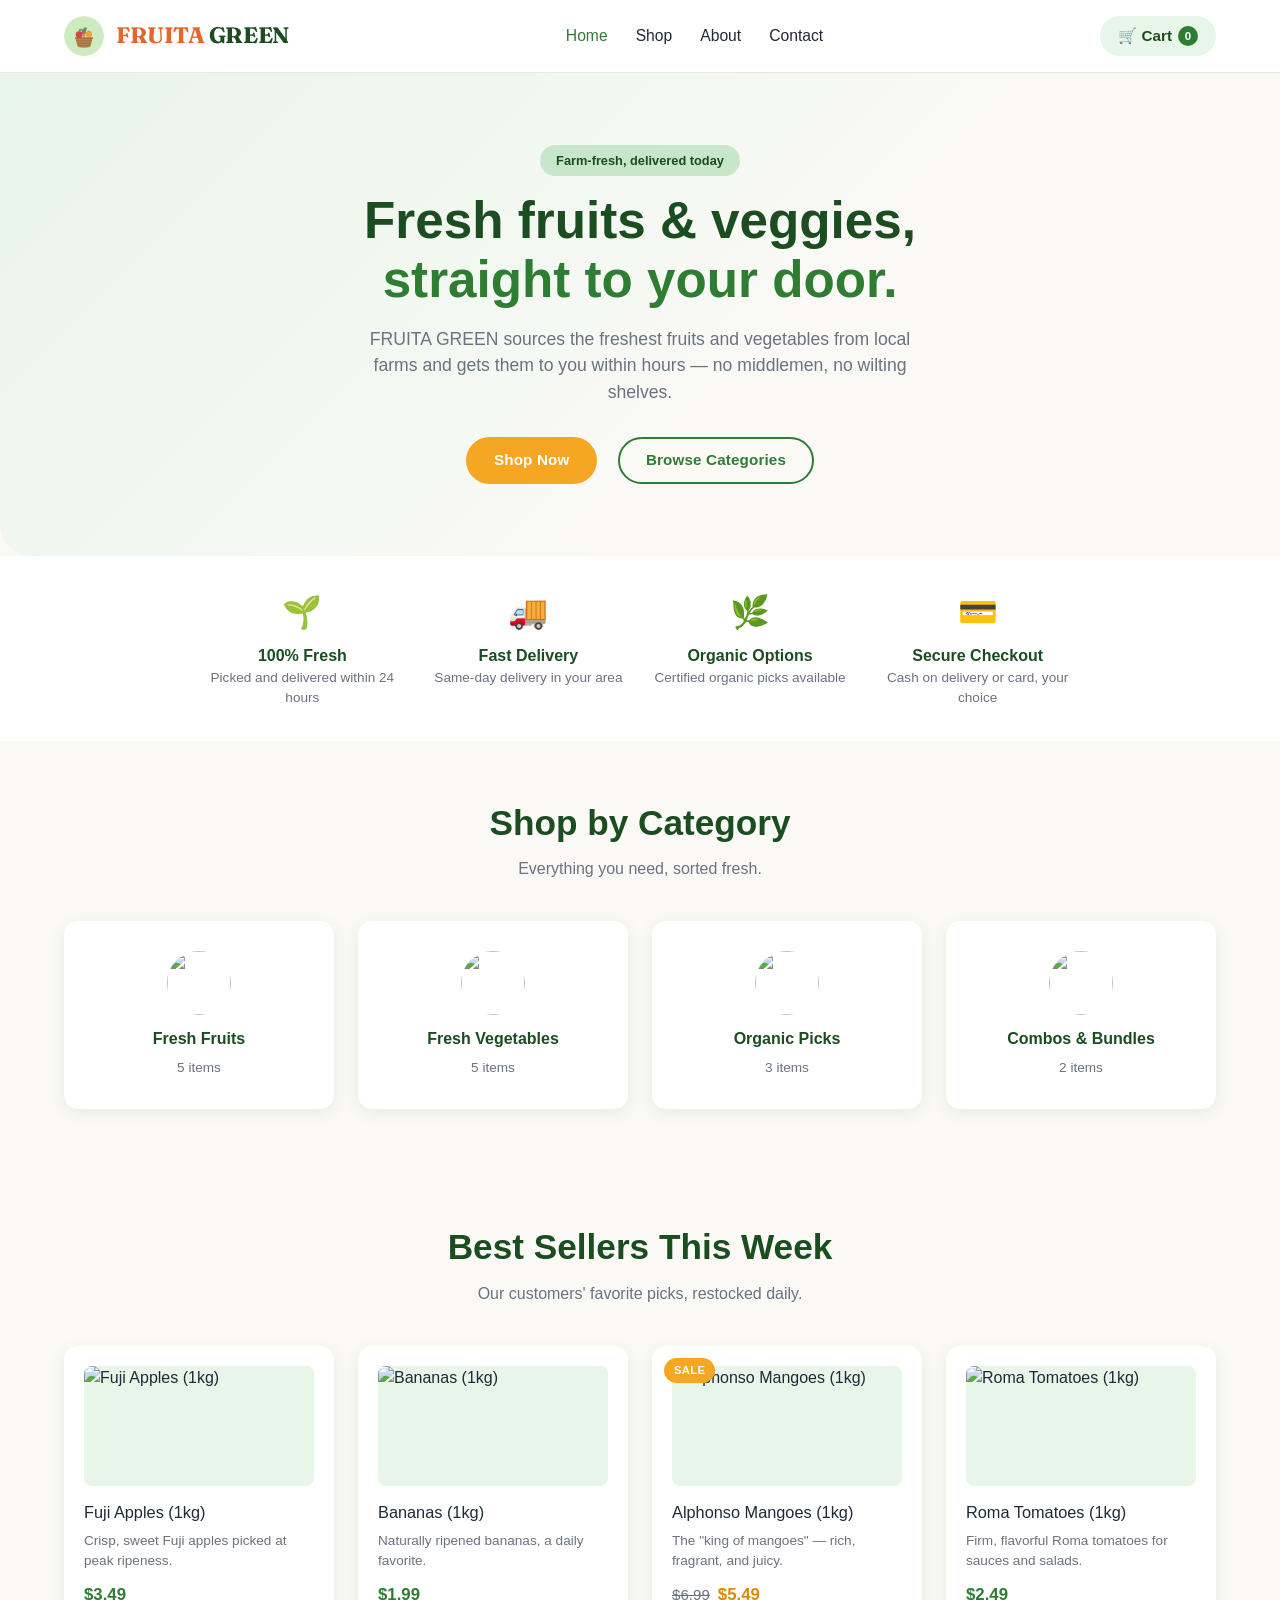
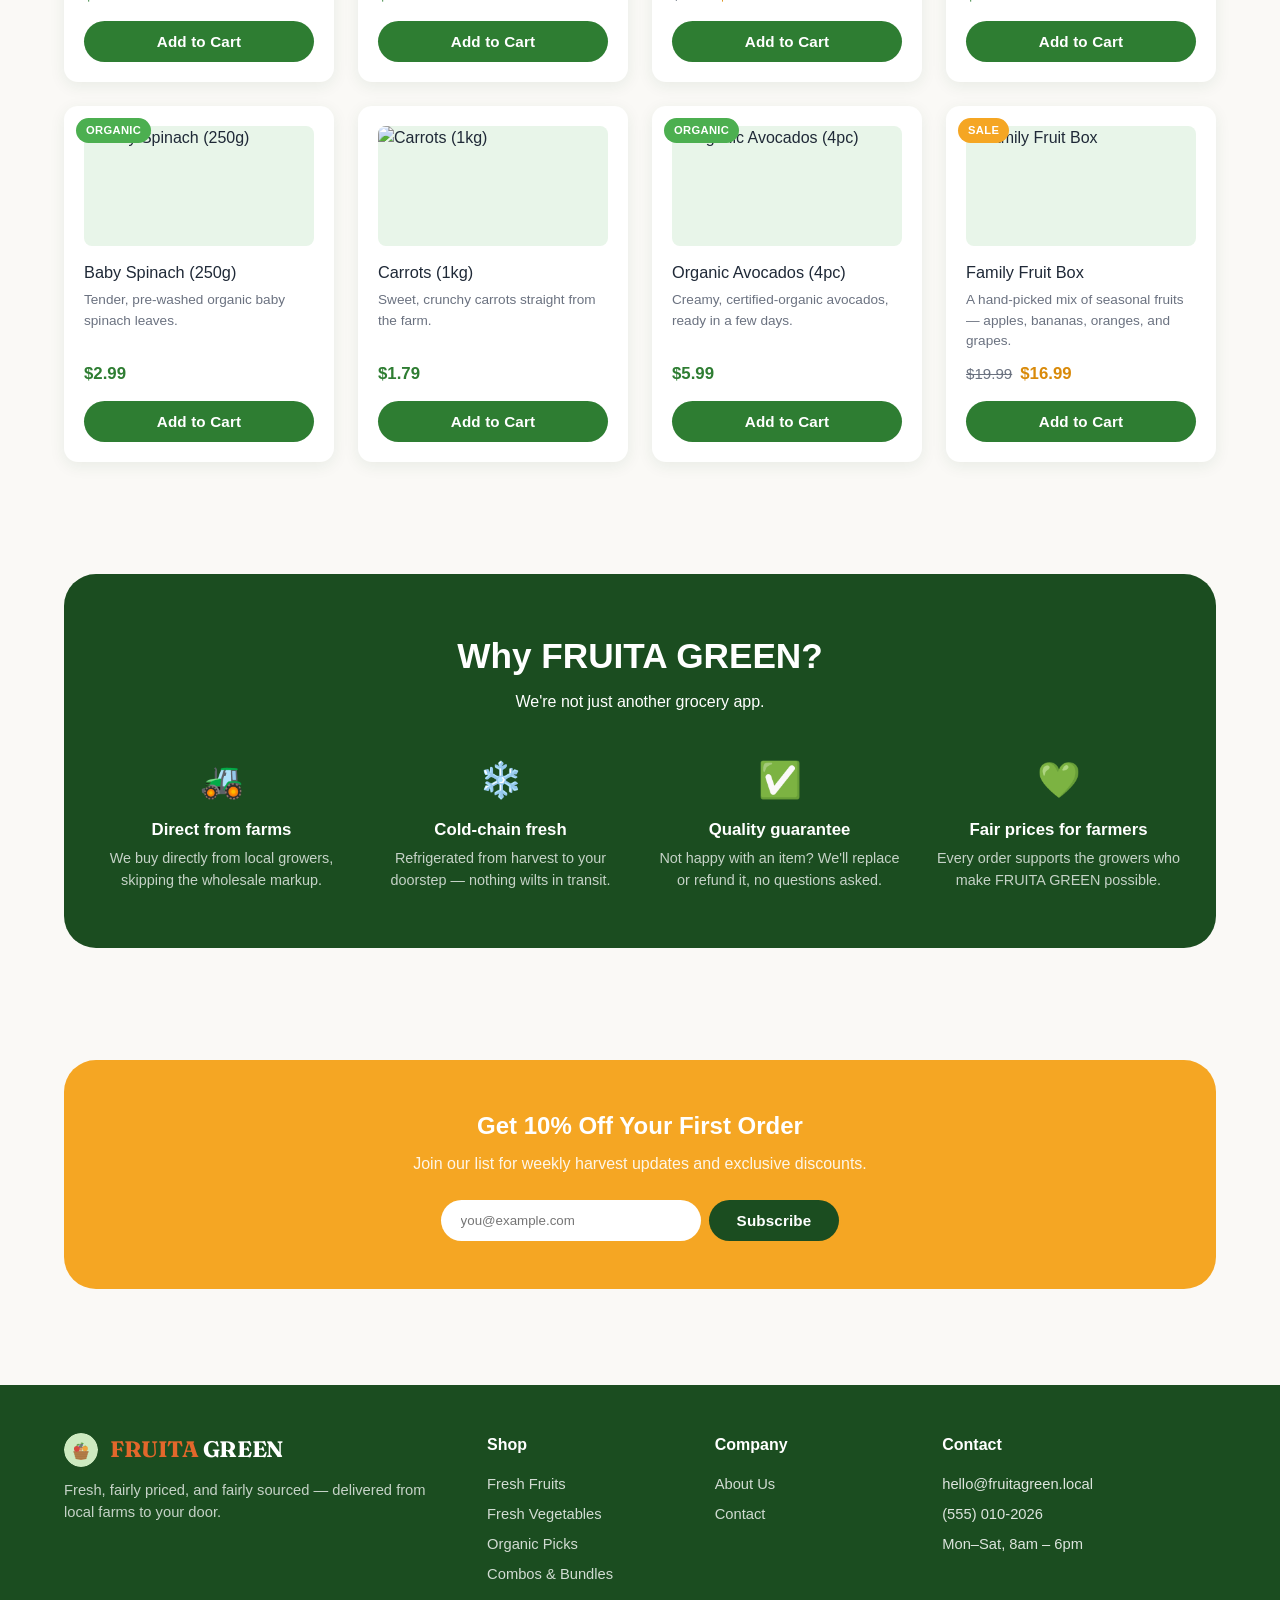
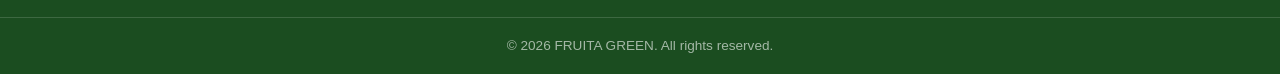
==== commit 142de2fc: "Replace emoji icons with real product photos Product cards, category tiles, and cart line items show" ====
--- a/index.html
+++ b/index.html
@@ -75,22 +75,22 @@
 		</div>
 		<div class="fg-categories">
 			<a class="fg-category-card" data-filter="fresh-fruits" href="shop.html?cat=fresh-fruits">
-				<span class="fg-category-card__icon">🍎</span>
+				<span class="fg-category-card__icon"><img src="https://images.unsplash.com/photo-1567306226416-28f0efdc88ce?auto=format&amp;fit=crop&amp;w=200&amp;q=80" alt="" loading="lazy"></span>
 				<span class="fg-category-card__title">Fresh Fruits</span>
 				<span class="fg-category-card__count">5 items</span>
 			</a>
 			<a class="fg-category-card" data-filter="fresh-vegetables" href="shop.html?cat=fresh-vegetables">
-				<span class="fg-category-card__icon">🥦</span>
+				<span class="fg-category-card__icon"><img src="https://images.unsplash.com/photo-1564874998499-1f3c14e9e8b6?auto=format&amp;fit=crop&amp;w=200&amp;q=80" alt="" loading="lazy"></span>
 				<span class="fg-category-card__title">Fresh Vegetables</span>
 				<span class="fg-category-card__count">5 items</span>
 			</a>
 			<a class="fg-category-card" data-filter="organic-picks" href="shop.html?cat=organic-picks">
-				<span class="fg-category-card__icon">🌿</span>
+				<span class="fg-category-card__icon"><img src="https://images.unsplash.com/photo-1683536905403-ea18a3176d29?auto=format&amp;fit=crop&amp;w=200&amp;q=80" alt="" loading="lazy"></span>
 				<span class="fg-category-card__title">Organic Picks</span>
 				<span class="fg-category-card__count">3 items</span>
 			</a>
 			<a class="fg-category-card" data-filter="combos-bundles" href="shop.html?cat=combos-bundles">
-				<span class="fg-category-card__icon">🧺</span>
+				<span class="fg-category-card__icon"><img src="https://images.unsplash.com/photo-1632507399767-207074cde63a?auto=format&amp;fit=crop&amp;w=200&amp;q=80" alt="" loading="lazy"></span>
 				<span class="fg-category-card__title">Combos &amp; Bundles</span>
 				<span class="fg-category-card__count">2 items</span>
 			</a>
@@ -219,7 +219,7 @@
 			return (
 				'<div class="product-card">' +
 					badge +
-					'<div class="product-card__media">' + p.icon + '</div>' +
+					'<div class="product-card__media"><img src="' + p.image + '" alt="' + p.title + '" loading="lazy"></div>' +
 					'<div class="product-card__title">' + p.title + '</div>' +
 					'<div class="product-card__desc">' + p.desc + '</div>' +
 					'<div class="product-card__price">' + priceHtml + '</div>' +
--- a/styles.css
+++ b/styles.css
@@ -227,7 +227,8 @@
 	box-shadow: 0 10px 24px rgba(27, 77, 32, 0.14);
 }
 .fg-category-card.active { border-color: var(--fg-green-500); }
-.fg-category-card__icon { font-size: 2.4rem; display: block; margin-bottom: 12px; }
+.fg-category-card__icon { display: block; margin: 0 auto 12px; width: 64px; height: 64px; border-radius: 50%; overflow: hidden; }
+.fg-category-card__icon img { width: 100%; height: 100%; object-fit: cover; display: block; }
 .fg-category-card__title { font-family: var(--fg-font-heading); font-weight: 600; color: var(--fg-green-900); display: block; margin-bottom: 4px; }
 .fg-category-card__count { font-size: 0.85em; color: var(--fg-text-muted); }
 
@@ -273,12 +274,10 @@
 	background: var(--fg-green-100);
 	border-radius: var(--fg-radius-sm);
 	height: 120px;
-	display: flex;
-	align-items: center;
-	justify-content: center;
-	font-size: 3.2rem;
+	overflow: hidden;
 	margin-bottom: 14px;
 }
+.product-card__media img { width: 100%; height: 100%; object-fit: cover; display: block; }
 .product-card__cat { font-size: 0.75em; color: var(--fg-text-muted); text-transform: uppercase; letter-spacing: 0.04em; margin-bottom: 4px; }
 .product-card__title { font-size: 1.02em; margin-bottom: 6px; }
 .product-card__desc { font-size: 0.85em; color: var(--fg-text-muted); margin-bottom: 10px; flex-grow: 1; }
@@ -373,7 +372,8 @@
 .cart-drawer__close { background: none; border: none; font-size: 1.4em; cursor: pointer; color: var(--fg-text-muted); }
 .cart-drawer__items { flex: 1; overflow-y: auto; padding: 16px 24px; }
 .cart-item { display: flex; gap: 12px; padding: 14px 0; border-bottom: 1px solid var(--fg-border); align-items: center; }
-.cart-item__icon { font-size: 1.8em; width: 44px; height: 44px; background: var(--fg-green-100); border-radius: var(--fg-radius-sm); display: flex; align-items: center; justify-content: center; flex-shrink: 0; }
+.cart-item__icon { width: 44px; height: 44px; background: var(--fg-green-100); border-radius: var(--fg-radius-sm); overflow: hidden; flex-shrink: 0; }
+.cart-item__icon img { width: 100%; height: 100%; object-fit: cover; display: block; }
 .cart-item__body { flex: 1; min-width: 0; }
 .cart-item__title { font-weight: 600; font-size: 0.92em; margin-bottom: 2px; }
 .cart-item__price { font-size: 0.85em; color: var(--fg-text-muted); }
